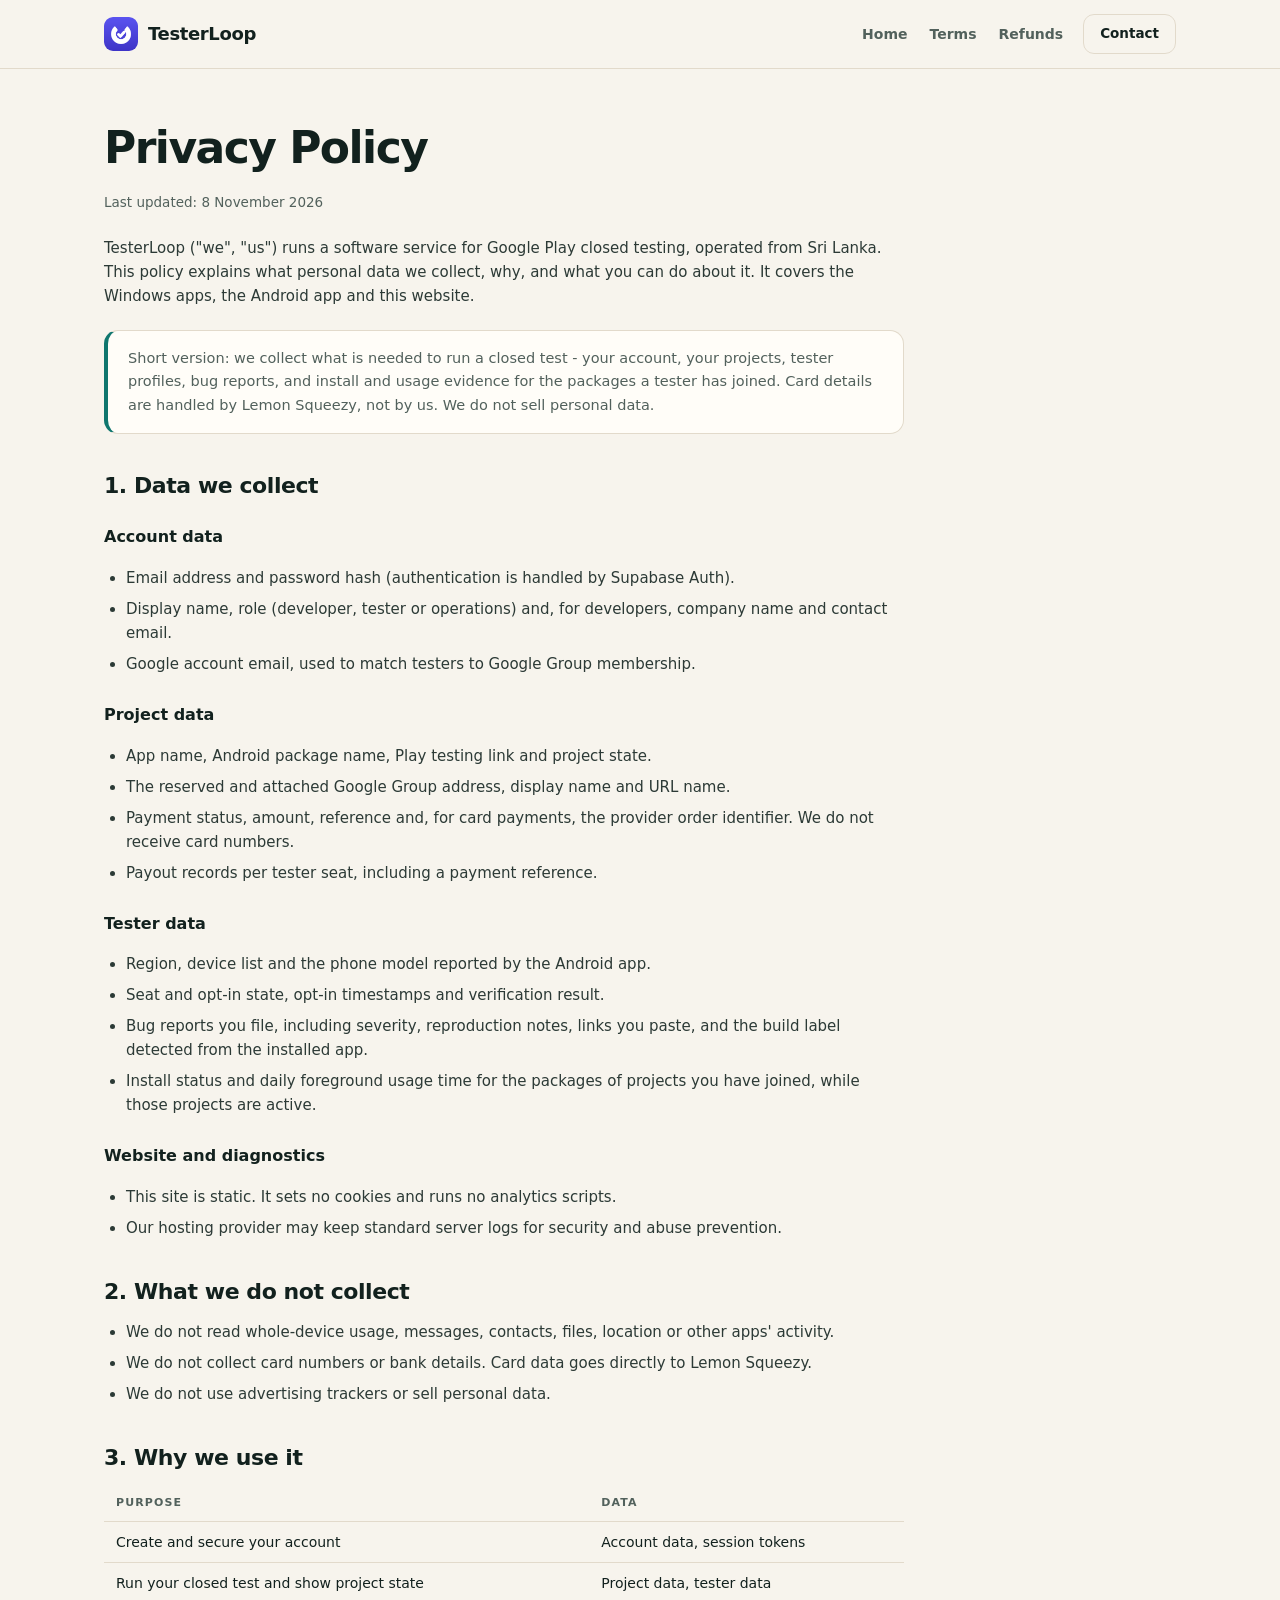
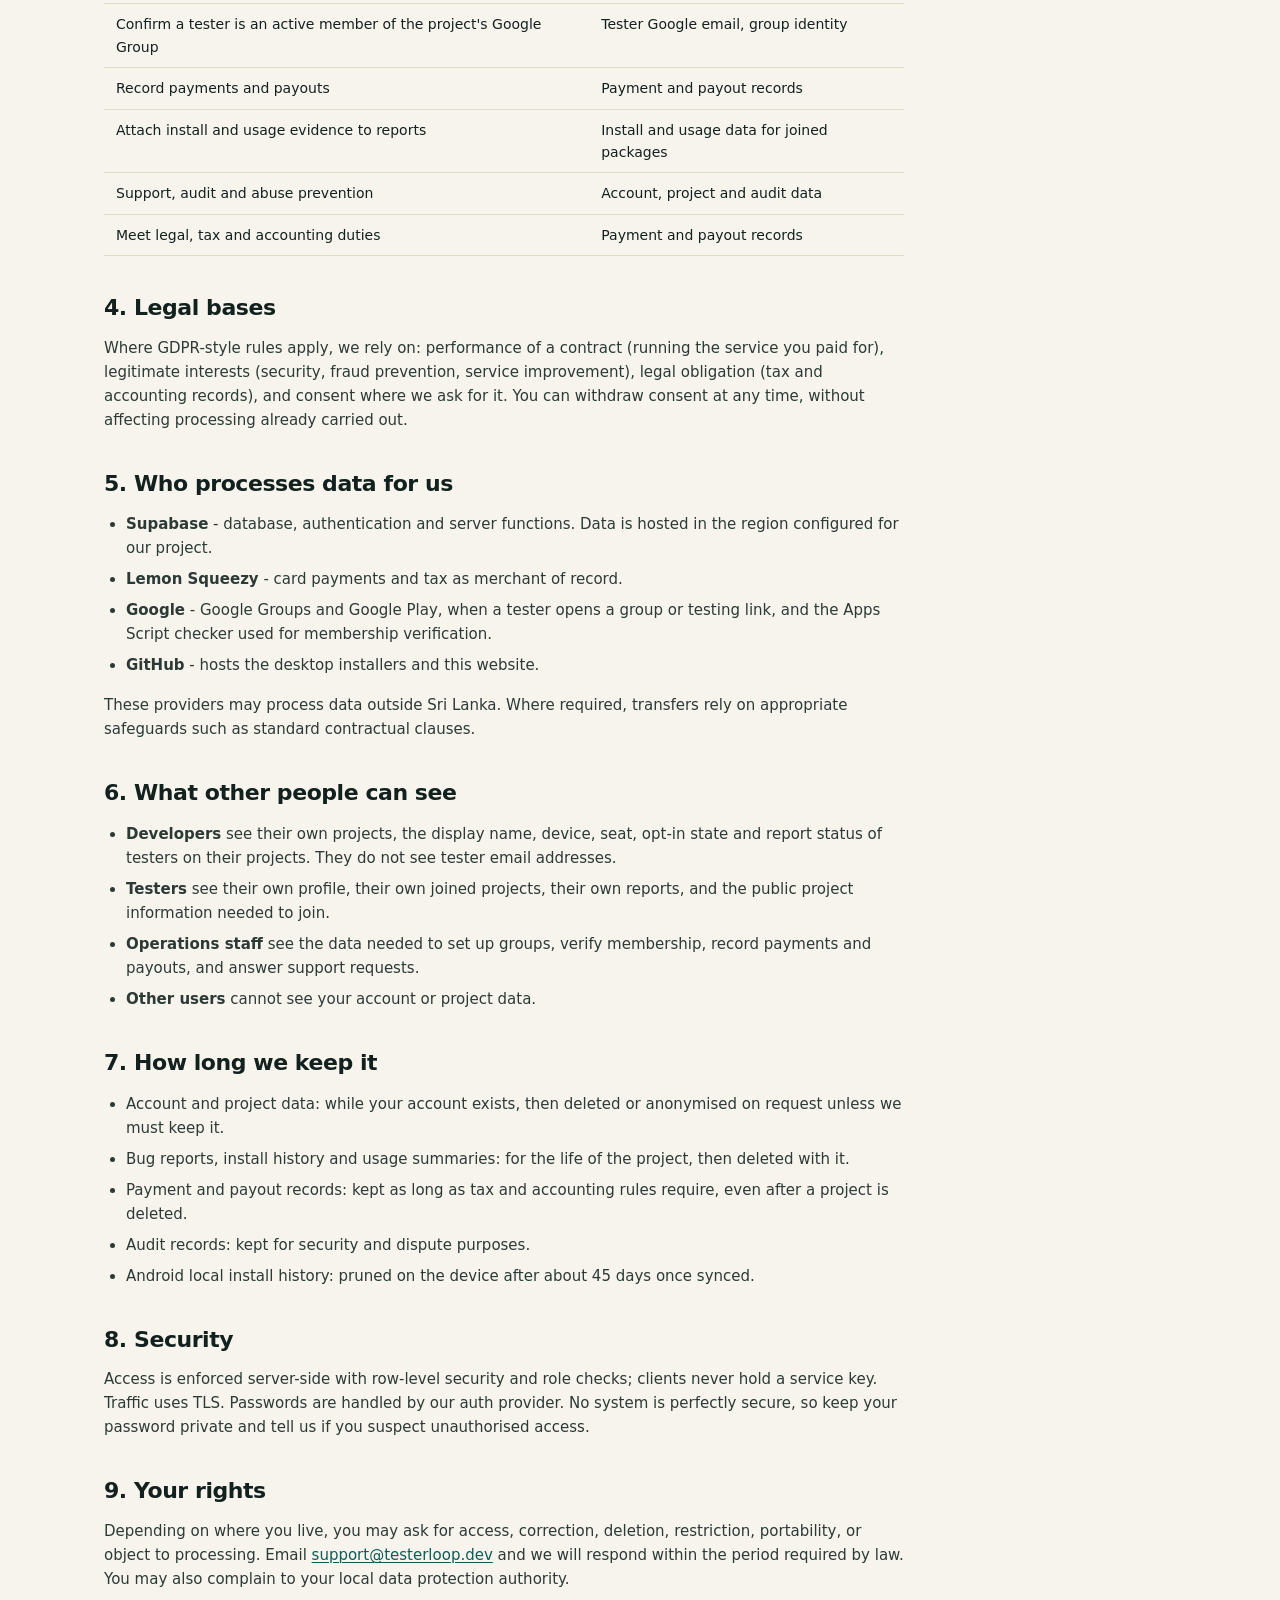
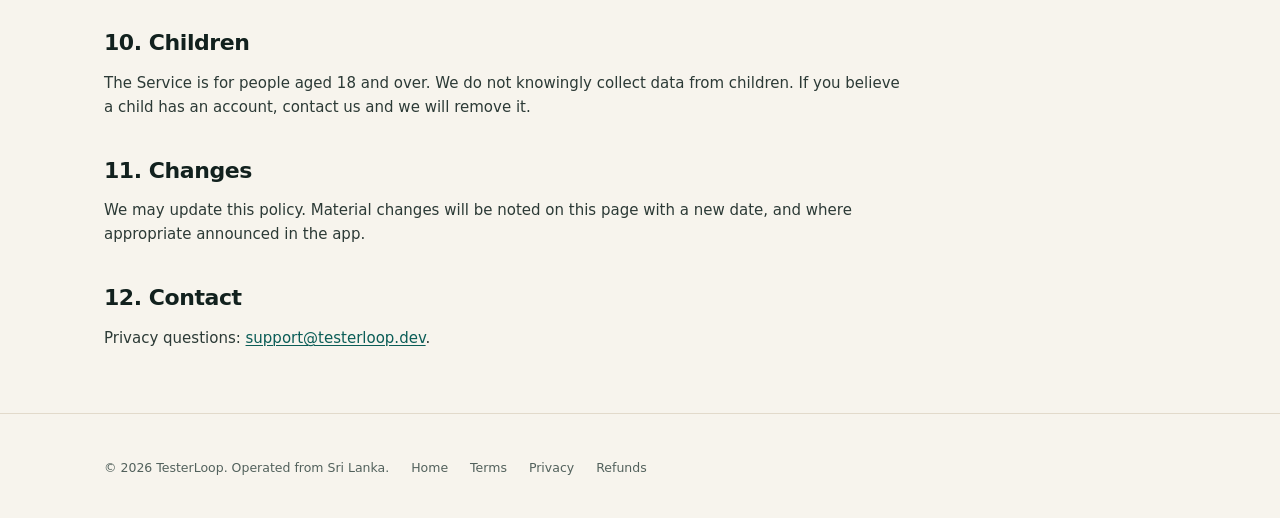
==== docs/privacy.html @ 7fbc7433 "Site: product website and Lemon Squeezy activation guide" ====
<!doctype html>
<html lang="en">
<head>
<meta charset="utf-8">
<meta name="viewport" content="width=device-width, initial-scale=1">
<title>Privacy Policy - TesterLoop</title>
<meta name="description" content="What data TesterLoop collects, why, who processes it, how long it is kept, and how to exercise your rights.">
<meta name="theme-color" content="#0f766e">
<link rel="icon" href="assets/testerloop-icon-512.png" type="image/png">
<link rel="stylesheet" href="site.css">
</head>
<body>
<a class="skip" href="#main">Skip to content</a>

<header class="site-header">
  <div class="wrap">
    <a class="brand" href="index.html">
      <img src="assets/testerloop-icon-512.png" alt="" width="34" height="34">
      TesterLoop
    </a>
    <nav class="nav" aria-label="Main">
      <a href="index.html">Home</a>
      <a href="terms.html">Terms</a>
      <a href="refunds.html">Refunds</a>
    </nav>
    <a class="btn btn-ghost btn-sm" href="mailto:support@testerloop.dev">Contact</a>
  </div>
</header>

<main id="main">
  <div class="wrap">
    <div class="page-head">
      <h1>Privacy Policy</h1>
      <p class="updated">Last updated: 8 November 2026</p>
    </div>

    <div class="prose">
      <p>
        TesterLoop ("we", "us") runs a software service for Google Play closed testing,
        operated from Sri Lanka. This policy explains what personal data we collect,
        why, and what you can do about it. It covers the Windows apps, the Android app
        and this website.
      </p>

      <div class="note">
        Short version: we collect what is needed to run a closed test - your account,
        your projects, tester profiles, bug reports, and install and usage evidence for
        the packages a tester has joined. Card details are handled by Lemon Squeezy,
        not by us. We do not sell personal data.
      </div>

      <h2>1. Data we collect</h2>

      <h3>Account data</h3>
      <ul>
        <li>Email address and password hash (authentication is handled by Supabase Auth).</li>
        <li>Display name, role (developer, tester or operations) and, for developers, company name and contact email.</li>
        <li>Google account email, used to match testers to Google Group membership.</li>
      </ul>

      <h3>Project data</h3>
      <ul>
        <li>App name, Android package name, Play testing link and project state.</li>
        <li>The reserved and attached Google Group address, display name and URL name.</li>
        <li>Payment status, amount, reference and, for card payments, the provider order identifier. We do not receive card numbers.</li>
        <li>Payout records per tester seat, including a payment reference.</li>
      </ul>

      <h3>Tester data</h3>
      <ul>
        <li>Region, device list and the phone model reported by the Android app.</li>
        <li>Seat and opt-in state, opt-in timestamps and verification result.</li>
        <li>Bug reports you file, including severity, reproduction notes, links you paste, and the build label detected from the installed app.</li>
        <li>Install status and daily foreground usage time for the packages of projects you have joined, while those projects are active.</li>
      </ul>

      <h3>Website and diagnostics</h3>
      <ul>
        <li>This site is static. It sets no cookies and runs no analytics scripts.</li>
        <li>Our hosting provider may keep standard server logs for security and abuse prevention.</li>
      </ul>

      <h2>2. What we do not collect</h2>
      <ul>
        <li>We do not read whole-device usage, messages, contacts, files, location or other apps' activity.</li>
        <li>We do not collect card numbers or bank details. Card data goes directly to Lemon Squeezy.</li>
        <li>We do not use advertising trackers or sell personal data.</li>
      </ul>

      <h2>3. Why we use it</h2>
      <table>
        <tr><th>Purpose</th><th>Data</th></tr>
        <tr><td>Create and secure your account</td><td>Account data, session tokens</td></tr>
        <tr><td>Run your closed test and show project state</td><td>Project data, tester data</td></tr>
        <tr><td>Confirm a tester is an active member of the project's Google Group</td><td>Tester Google email, group identity</td></tr>
        <tr><td>Record payments and payouts</td><td>Payment and payout records</td></tr>
        <tr><td>Attach install and usage evidence to reports</td><td>Install and usage data for joined packages</td></tr>
        <tr><td>Support, audit and abuse prevention</td><td>Account, project and audit data</td></tr>
        <tr><td>Meet legal, tax and accounting duties</td><td>Payment and payout records</td></tr>
      </table>

      <h2>4. Legal bases</h2>
      <p>
        Where GDPR-style rules apply, we rely on: performance of a contract (running
        the service you paid for), legitimate interests (security, fraud prevention,
        service improvement), legal obligation (tax and accounting records), and
        consent where we ask for it. You can withdraw consent at any time, without
        affecting processing already carried out.
      </p>

      <h2>5. Who processes data for us</h2>
      <ul>
        <li><strong>Supabase</strong> - database, authentication and server functions. Data is hosted in the region configured for our project.</li>
        <li><strong>Lemon Squeezy</strong> - card payments and tax as merchant of record.</li>
        <li><strong>Google</strong> - Google Groups and Google Play, when a tester opens a group or testing link, and the Apps Script checker used for membership verification.</li>
        <li><strong>GitHub</strong> - hosts the desktop installers and this website.</li>
      </ul>
      <p>
        These providers may process data outside Sri Lanka. Where required, transfers
        rely on appropriate safeguards such as standard contractual clauses.
      </p>

      <h2>6. What other people can see</h2>
      <ul>
        <li><strong>Developers</strong> see their own projects, the display name, device, seat, opt-in state and report status of testers on their projects. They do not see tester email addresses.</li>
        <li><strong>Testers</strong> see their own profile, their own joined projects, their own reports, and the public project information needed to join.</li>
        <li><strong>Operations staff</strong> see the data needed to set up groups, verify membership, record payments and payouts, and answer support requests.</li>
        <li><strong>Other users</strong> cannot see your account or project data.</li>
      </ul>

      <h2>7. How long we keep it</h2>
      <ul>
        <li>Account and project data: while your account exists, then deleted or anonymised on request unless we must keep it.</li>
        <li>Bug reports, install history and usage summaries: for the life of the project, then deleted with it.</li>
        <li>Payment and payout records: kept as long as tax and accounting rules require, even after a project is deleted.</li>
        <li>Audit records: kept for security and dispute purposes.</li>
        <li>Android local install history: pruned on the device after about 45 days once synced.</li>
      </ul>

      <h2>8. Security</h2>
      <p>
        Access is enforced server-side with row-level security and role checks; clients
        never hold a service key. Traffic uses TLS. Passwords are handled by our auth
        provider. No system is perfectly secure, so keep your password private and tell
        us if you suspect unauthorised access.
      </p>

      <h2>9. Your rights</h2>
      <p>
        Depending on where you live, you may ask for access, correction, deletion,
        restriction, portability, or object to processing. Email
        <a href="mailto:support@testerloop.dev">support@testerloop.dev</a> and we will
        respond within the period required by law. You may also complain to your local
        data protection authority.
      </p>

      <h2>10. Children</h2>
      <p>
        The Service is for people aged 18 and over. We do not knowingly collect data
        from children. If you believe a child has an account, contact us and we will
        remove it.
      </p>

      <h2>11. Changes</h2>
      <p>
        We may update this policy. Material changes will be noted on this page with a
        new date, and where appropriate announced in the app.
      </p>

      <h2>12. Contact</h2>
      <p>
        Privacy questions: <a href="mailto:support@testerloop.dev">support@testerloop.dev</a>.
      </p>
    </div>
  </div>
</main>

<footer class="site-footer">
  <div class="wrap">
    <div class="legal-line" style="margin-top:0;border-top:0;padding-top:0">
      <span>&copy; 2026 TesterLoop. Operated from Sri Lanka.</span>
      <span><a href="index.html">Home</a></span>
      <span><a href="terms.html">Terms</a></span>
      <span><a href="privacy.html">Privacy</a></span>
      <span><a href="refunds.html">Refunds</a></span>
    </div>
  </div>
</footer>

</body>
</html>
---- docs/site.css ----
:root {
  --bg: #f7f4ed;
  --surface: #fffdf8;
  --warm: #f1ece1;
  --ink: #12211e;
  --muted: #52615c;
  --teal: #0f766e;
  --teal-dark: #0b5d57;
  --coral: #ea580c;
  --border: #e2dacb;
  --good: #15803d;
  --radius: 22px;
}

* {
  box-sizing: border-box;
}

html {
  scroll-behavior: smooth;
}

body {
  margin: 0;
  background: var(--bg);
  color: var(--ink);
  font-family: "Segoe UI", system-ui, -apple-system, "Helvetica Neue", Arial, sans-serif;
  font-size: 16px;
  line-height: 1.6;
  -webkit-font-smoothing: antialiased;
}

a {
  color: var(--teal-dark);
  text-decoration-thickness: 1px;
  text-underline-offset: 2px;
}

a:hover {
  color: var(--teal);
}

:focus-visible {
  outline: 3px solid var(--coral);
  outline-offset: 2px;
  border-radius: 4px;
}

img {
  max-width: 100%;
  display: block;
}

.wrap {
  width: 100%;
  max-width: 1120px;
  margin: 0 auto;
  padding: 0 24px;
}

.skip {
  position: absolute;
  left: -9999px;
  top: 0;
  background: var(--ink);
  color: #fff;
  padding: 10px 16px;
  border-radius: 0 0 10px 0;
  z-index: 20;
}

.skip:focus {
  left: 0;
}

/* Header */

.site-header {
  position: sticky;
  top: 0;
  z-index: 10;
  background: rgba(247, 244, 237, 0.94);
  backdrop-filter: blur(8px);
  border-bottom: 1px solid var(--border);
}

.site-header .wrap {
  display: flex;
  align-items: center;
  gap: 20px;
  min-height: 68px;
}

.brand {
  display: flex;
  align-items: center;
  gap: 10px;
  color: var(--ink);
  text-decoration: none;
  font-weight: 800;
  letter-spacing: -0.02em;
  font-size: 18px;
}

.brand img {
  width: 34px;
  height: 34px;
  border-radius: 9px;
}

.nav {
  display: flex;
  gap: 22px;
  margin-left: auto;
  font-size: 14px;
  font-weight: 600;
}

.nav a {
  color: var(--muted);
  text-decoration: none;
}

.nav a:hover {
  color: var(--ink);
}

/* Buttons */

.btn {
  display: inline-flex;
  align-items: center;
  justify-content: center;
  gap: 8px;
  min-height: 52px;
  padding: 0 24px;
  border-radius: 14px;
  border: 1px solid transparent;
  font: inherit;
  font-weight: 700;
  text-decoration: none;
  cursor: pointer;
  transition: background 0.15s ease, color 0.15s ease, border-color 0.15s ease;
}

.btn-primary {
  background: var(--teal);
  color: #fff;
}

.btn-primary:hover {
  background: var(--teal-dark);
  color: #fff;
}

.btn-ghost {
  background: transparent;
  color: var(--ink);
  border-color: var(--border);
}

.btn-ghost:hover {
  background: var(--warm);
  color: var(--ink);
}

.btn-sm {
  min-height: 40px;
  padding: 0 16px;
  border-radius: 11px;
  font-size: 13.5px;
}

/* Hero */

.hero {
  padding: 72px 0 56px;
}

.hero .wrap {
  display: grid;
  grid-template-columns: 1.05fr 0.95fr;
  gap: 56px;
  align-items: center;
}

.eyebrow {
  display: inline-flex;
  align-items: center;
  gap: 8px;
  font-size: 11px;
  font-weight: 800;
  letter-spacing: 0.14em;
  text-transform: uppercase;
  color: var(--teal-dark);
  background: var(--surface);
  border: 1px solid var(--border);
  border-radius: 999px;
  padding: 6px 14px;
  margin-bottom: 22px;
}

.eyebrow::before {
  content: "";
  width: 7px;
  height: 7px;
  border-radius: 50%;
  background: var(--good);
}

h1 {
  font-size: clamp(34px, 5vw, 54px);
  line-height: 1.06;
  letter-spacing: -0.035em;
  margin: 0 0 20px;
  font-weight: 800;
}

.lede {
  font-size: 18px;
  color: var(--muted);
  max-width: 34em;
  margin: 0 0 28px;
}

.hero-actions {
  display: flex;
  flex-wrap: wrap;
  gap: 12px;
  margin-bottom: 26px;
}

.chips {
  display: flex;
  flex-wrap: wrap;
  gap: 8px;
  padding: 0;
  margin: 0;
  list-style: none;
}

.chips li {
  font-size: 12.5px;
  font-weight: 600;
  color: var(--muted);
  background: var(--warm);
  border-radius: 999px;
  padding: 5px 12px;
}

/* App mock */

.mock {
  background: var(--surface);
  border: 1px solid var(--border);
  border-radius: 26px;
  padding: 18px;
}

.mock-bar {
  display: flex;
  align-items: center;
  gap: 6px;
  padding: 0 4px 14px;
}

.mock-bar i {
  width: 9px;
  height: 9px;
  border-radius: 50%;
  background: var(--border);
}

.mock-bar span {
  margin-left: auto;
  font-size: 10px;
  font-weight: 800;
  letter-spacing: 0.12em;
  color: var(--muted);
  text-transform: uppercase;
}

.mock-body {
  background: var(--bg);
  border: 1px solid var(--border);
  border-radius: 16px;
  padding: 16px;
}

.mock-label {
  font-size: 9.5px;
  font-weight: 800;
  letter-spacing: 0.14em;
  text-transform: uppercase;
  color: var(--muted);
  margin: 0 0 6px;
}

.mock-title {
  font-size: 16px;
  font-weight: 800;
  letter-spacing: -0.02em;
  margin: 0 0 14px;
}

.mock-metrics {
  display: grid;
  grid-template-columns: repeat(3, 1fr);
  gap: 10px;
  margin-bottom: 16px;
}

.mock-metrics div {
  background: var(--surface);
  border: 1px solid var(--border);
  border-radius: 12px;
  padding: 10px 12px;
}

.mock-metrics strong {
  display: block;
  font-size: 19px;
  letter-spacing: -0.03em;
  line-height: 1.2;
}

.mock-metrics small {
  font-size: 10px;
  color: var(--muted);
}

.seats {
  display: grid;
  grid-template-columns: repeat(5, 1fr);
  gap: 7px;
  margin-bottom: 16px;
}

.seats i {
  height: 22px;
  border-radius: 6px;
  background: var(--warm);
  border: 1px solid var(--border);
}

.seats i.on {
  background: var(--teal);
  border-color: var(--teal);
}

.seats i.new {
  background: #fff;
  border: 2px solid var(--coral);
}

.roster {
  display: grid;
  gap: 8px;
}

.roster div {
  display: flex;
  align-items: center;
  gap: 10px;
  background: var(--surface);
  border: 1px solid var(--border);
  border-radius: 11px;
  padding: 8px 11px;
  font-size: 11.5px;
  font-weight: 600;
}

.roster span.dot {
  width: 7px;
  height: 7px;
  border-radius: 50%;
  background: var(--good);
  flex: none;
}

.roster span.tag {
  margin-left: auto;
  font-size: 9.5px;
  font-weight: 800;
  letter-spacing: 0.08em;
  text-transform: uppercase;
  color: var(--teal-dark);
  background: #e7f2f0;
  border-radius: 999px;
  padding: 3px 8px;
}

/* Sections */

section {
  padding: 56px 0;
}

.section-head {
  max-width: 720px;
  margin-bottom: 34px;
}

h2 {
  font-size: clamp(26px, 3.4vw, 36px);
  line-height: 1.12;
  letter-spacing: -0.03em;
  margin: 0 0 12px;
  font-weight: 800;
}

.section-head p {
  margin: 0;
  color: var(--muted);
  font-size: 17px;
}

.grid-3 {
  display: grid;
  grid-template-columns: repeat(3, 1fr);
  gap: 18px;
}

.card {
  background: var(--surface);
  border: 1px solid var(--border);
  border-radius: var(--radius);
  padding: 26px;
}

.card h3 {
  margin: 0 0 8px;
  font-size: 17px;
  letter-spacing: -0.01em;
}

.card p {
  margin: 0;
  color: var(--muted);
  font-size: 14.5px;
}

.card .mark {
  display: inline-flex;
  align-items: center;
  justify-content: center;
  width: 38px;
  height: 38px;
  border-radius: 11px;
  background: var(--warm);
  color: var(--teal-dark);
  font-weight: 800;
  font-size: 14px;
  margin-bottom: 14px;
}

/* Steps */

.steps {
  display: grid;
  gap: 14px;
  counter-reset: step;
}

.step {
  display: grid;
  grid-template-columns: 44px 1fr;
  gap: 18px;
  background: var(--surface);
  border: 1px solid var(--border);
  border-radius: var(--radius);
  padding: 22px 26px;
}

.step::before {
  counter-increment: step;
  content: counter(step, decimal-leading-zero);
  display: flex;
  align-items: center;
  justify-content: center;
  width: 44px;
  height: 44px;
  border-radius: 12px;
  background: var(--teal);
  color: #fff;
  font-weight: 800;
  font-size: 14px;
  letter-spacing: 0.02em;
}

.step h3 {
  margin: 0 0 5px;
  font-size: 16.5px;
}

.step p {
  margin: 0;
  color: var(--muted);
  font-size: 14.5px;
}

/* Pricing */

.pricing {
  background: var(--surface);
  border: 1px solid var(--border);
  border-radius: 28px;
  padding: 40px;
  display: grid;
  grid-template-columns: 0.9fr 1.1fr;
  gap: 44px;
  align-items: start;
}

.price {
  font-size: 56px;
  font-weight: 800;
  letter-spacing: -0.04em;
  line-height: 1;
  margin: 0;
}

.price small {
  display: block;
  font-size: 14px;
  font-weight: 600;
  letter-spacing: 0;
  color: var(--muted);
  margin-top: 10px;
}

.price-note {
  color: var(--muted);
  font-size: 14px;
  margin: 18px 0 0;
}

.includes {
  margin: 0;
  padding: 0;
  list-style: none;
  display: grid;
  gap: 11px;
}

.includes li {
  position: relative;
  padding-left: 30px;
  font-size: 14.5px;
}

.includes li::before {
  content: "";
  position: absolute;
  left: 0;
  top: 7px;
  width: 17px;
  height: 10px;
  border-left: 2.5px solid var(--good);
  border-bottom: 2.5px solid var(--good);
  transform: rotate(-45deg);
  border-radius: 1px;
}

/* Honesty */

.honest {
  display: grid;
  grid-template-columns: repeat(3, 1fr);
  gap: 18px;
}

.honest .card {
  border-left: 4px solid var(--coral);
}

.honest h3 {
  font-size: 15px;
}

/* FAQ */

.faq {
  display: grid;
  gap: 10px;
}

details {
  background: var(--surface);
  border: 1px solid var(--border);
  border-radius: 16px;
  padding: 18px 22px;
}

details[open] {
  border-color: #cfc5b2;
}

summary {
  cursor: pointer;
  font-weight: 700;
  font-size: 15.5px;
  list-style: none;
  display: flex;
  gap: 14px;
  align-items: center;
}

summary::-webkit-details-marker {
  display: none;
}

summary::after {
  content: "+";
  margin-left: auto;
  font-size: 20px;
  font-weight: 700;
  color: var(--teal-dark);
  line-height: 1;
}

details[open] summary::after {
  content: "-";
}

details p {
  margin: 12px 0 0;
  color: var(--muted);
  font-size: 14.5px;
  max-width: 62em;
}

/* Footer */

.site-footer {
  border-top: 1px solid var(--border);
  padding: 44px 0 40px;
  margin-top: 24px;
}

.footer-grid {
  display: grid;
  grid-template-columns: 1.4fr 1fr 1fr;
  gap: 32px;
}

.site-footer h4 {
  font-size: 10.5px;
  font-weight: 800;
  letter-spacing: 0.14em;
  text-transform: uppercase;
  color: var(--muted);
  margin: 0 0 12px;
}

.site-footer ul {
  list-style: none;
  margin: 0;
  padding: 0;
  display: grid;
  gap: 8px;
  font-size: 14px;
}

.site-footer a {
  text-decoration: none;
  color: var(--muted);
}

.site-footer a:hover {
  color: var(--ink);
}

.footer-about p {
  color: var(--muted);
  font-size: 14px;
  margin: 12px 0 0;
  max-width: 32em;
}

.legal-line {
  margin-top: 34px;
  padding-top: 20px;
  border-top: 1px solid var(--border);
  display: flex;
  flex-wrap: wrap;
  gap: 8px 22px;
  color: var(--muted);
  font-size: 12.5px;
}

/* Policy pages */

.page-head {
  padding: 56px 0 8px;
}

.page-head h1 {
  font-size: clamp(30px, 4vw, 44px);
}

.updated {
  color: var(--muted);
  font-size: 13.5px;
  margin: 0;
}

.prose {
  max-width: 800px;
  padding-bottom: 24px;
}

.prose h2 {
  font-size: 22px;
  margin: 40px 0 12px;
  letter-spacing: -0.02em;
}

.prose h3 {
  font-size: 16px;
  margin: 26px 0 8px;
}

.prose p,
.prose li {
  color: #2c3a36;
  font-size: 15px;
}

.prose ul,
.prose ol {
  padding-left: 22px;
}

.prose li {
  margin-bottom: 7px;
}

.prose .note {
  background: var(--surface);
  border: 1px solid var(--border);
  border-left: 4px solid var(--teal);
  border-radius: 14px;
  padding: 16px 20px;
  margin: 22px 0;
  color: var(--muted);
  font-size: 14.5px;
}

.prose table {
  width: 100%;
  border-collapse: collapse;
  font-size: 14px;
  margin: 14px 0;
}

.prose th,
.prose td {
  text-align: left;
  padding: 9px 12px;
  border-bottom: 1px solid var(--border);
  vertical-align: top;
}

.prose th {
  font-size: 11px;
  letter-spacing: 0.1em;
  text-transform: uppercase;
  color: var(--muted);
}

/* Responsive */

@media (max-width: 900px) {
  .hero .wrap,
  .pricing {
    grid-template-columns: 1fr;
    gap: 34px;
  }

  .hero {
    padding-top: 48px;
  }

  .grid-3,
  .honest {
    grid-template-columns: 1fr;
  }

  .footer-grid {
    grid-template-columns: 1fr 1fr;
  }
}

@media (max-width: 640px) {
  .nav {
    display: none;
  }

  .site-header .wrap {
    min-height: 60px;
  }

  .pricing {
    padding: 26px;
  }

  .step {
    grid-template-columns: 1fr;
    gap: 12px;
    padding: 20px;
  }

  .footer-grid {
    grid-template-columns: 1fr;
    gap: 26px;
  }
}

@media (prefers-reduced-motion: reduce) {
  html {
    scroll-behavior: auto;
  }

  * {
    transition: none !important;
  }
}
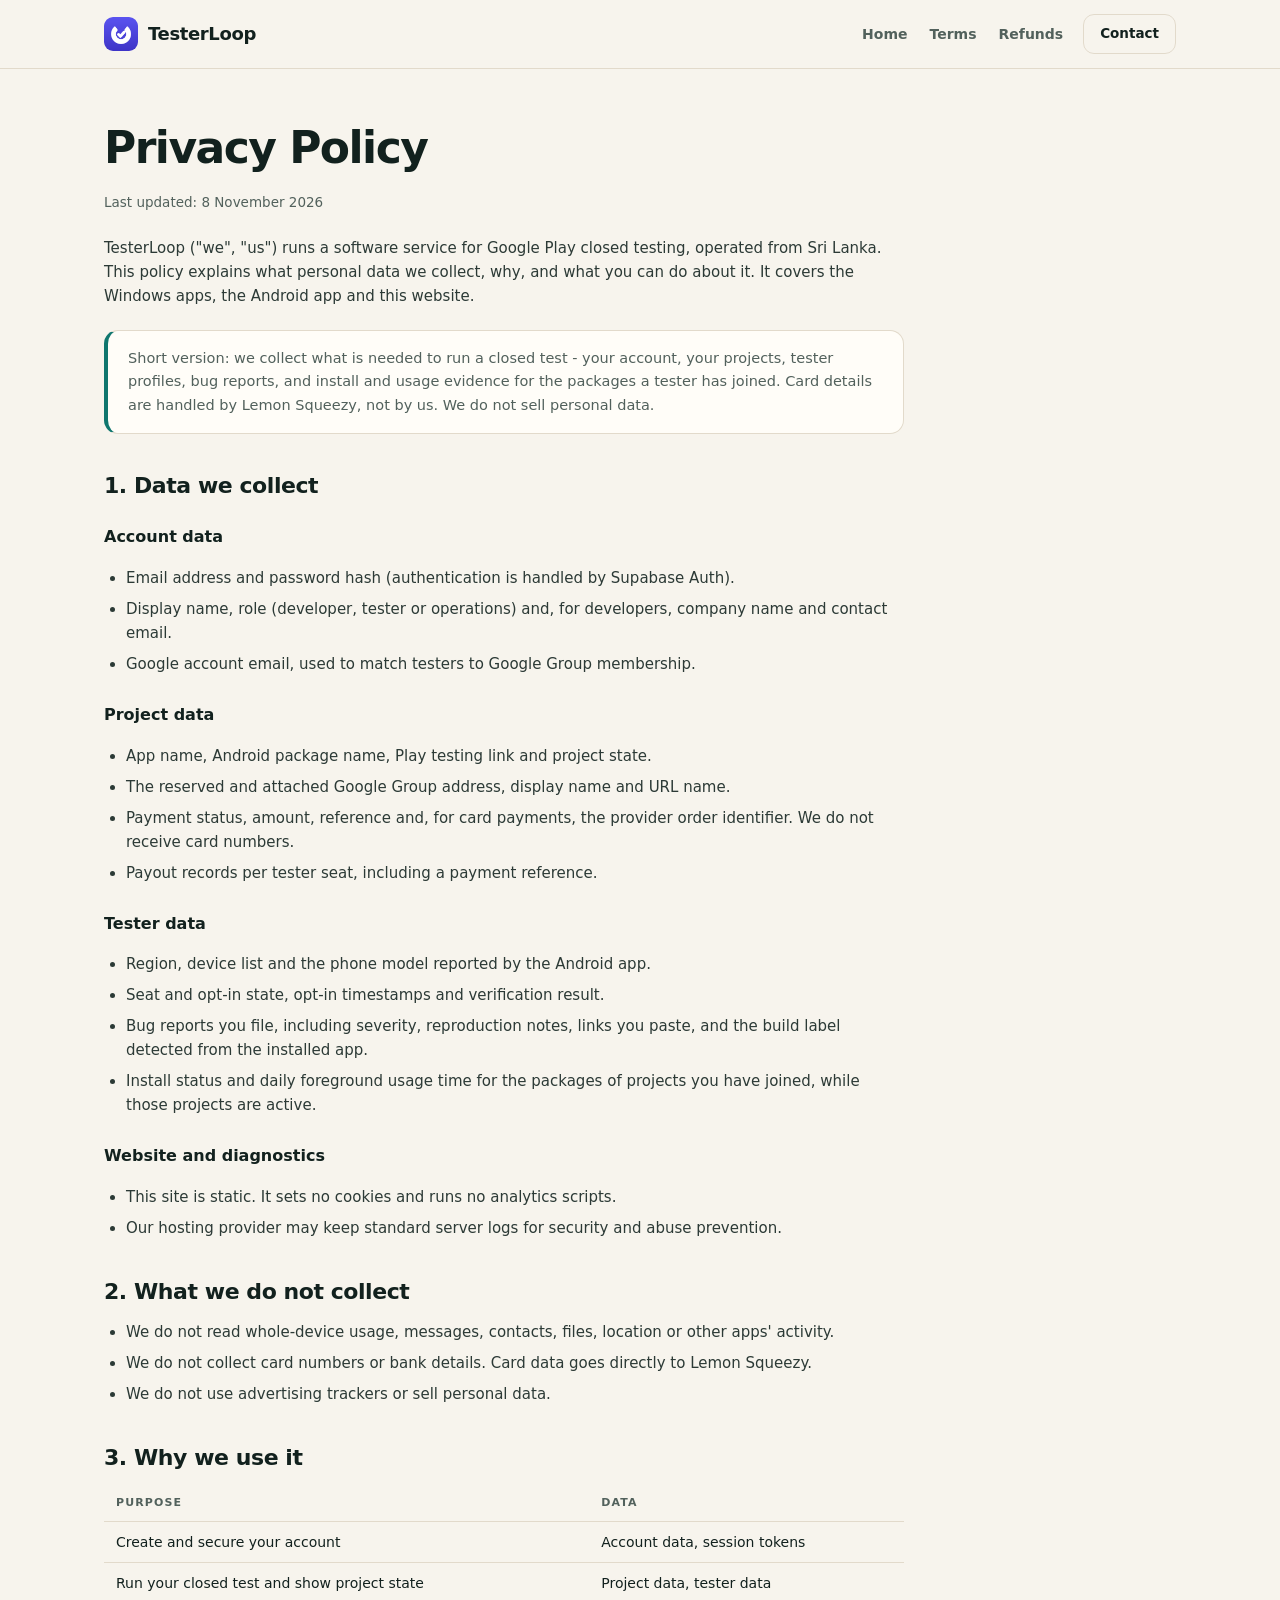
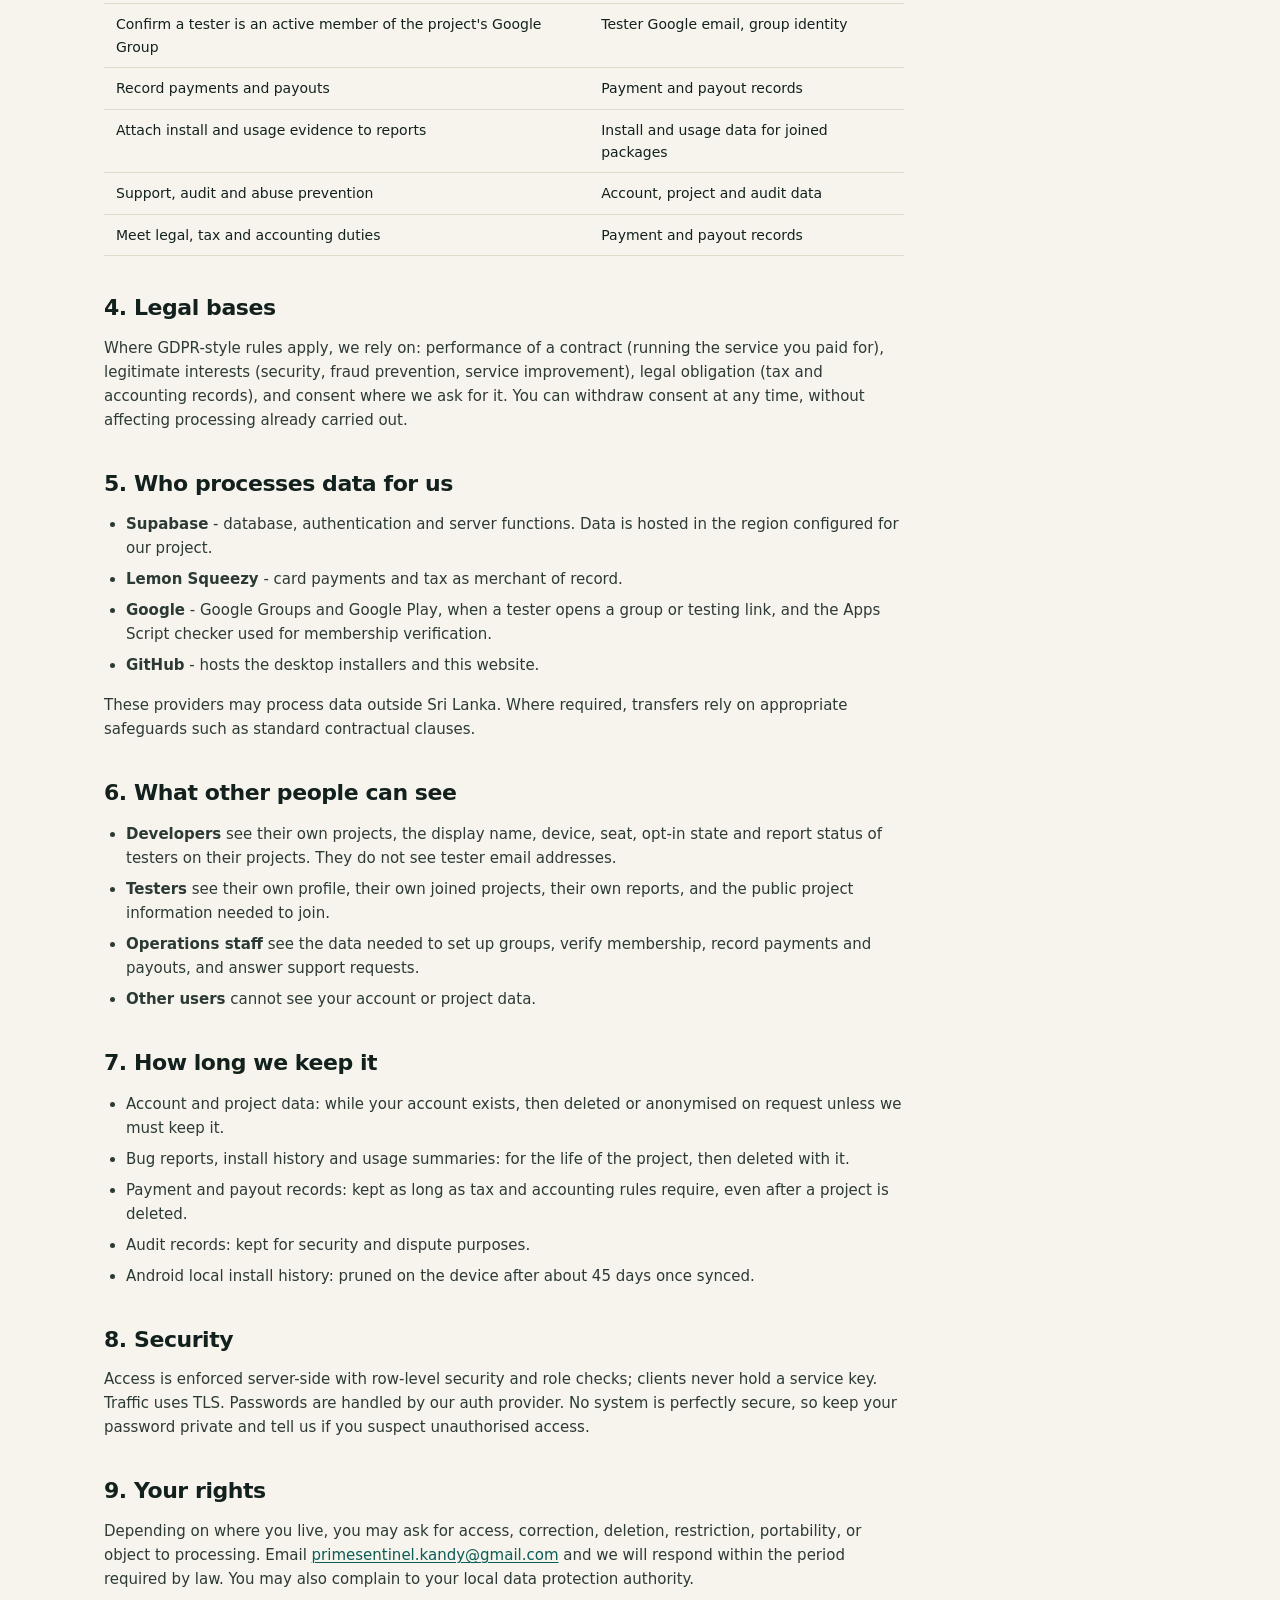
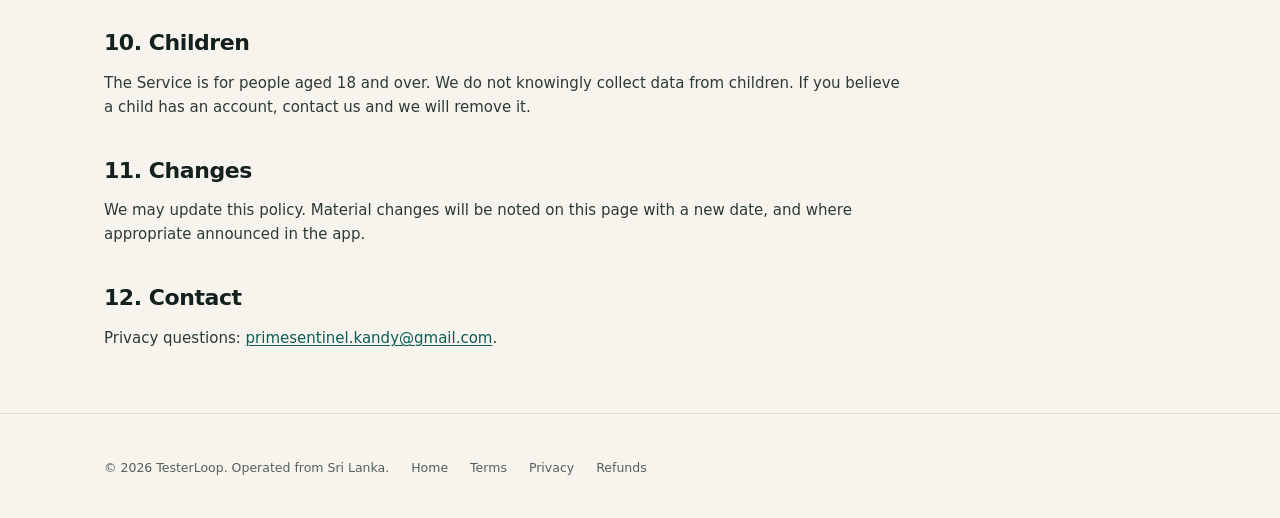
==== commit 0765b5fe: "Docs: payment setup checklist and real support email" ====
--- a/docs/privacy.html
+++ b/docs/privacy.html
@@ -23,7 +23,7 @@
       <a href="terms.html">Terms</a>
       <a href="refunds.html">Refunds</a>
     </nav>
-    <a class="btn btn-ghost btn-sm" href="mailto:support@testerloop.dev">Contact</a>
+    <a class="btn btn-ghost btn-sm" href="mailto:primesentinel.kandy@gmail.com">Contact</a>
   </div>
 </header>
 
@@ -149,7 +149,7 @@
       <p>
         Depending on where you live, you may ask for access, correction, deletion,
         restriction, portability, or object to processing. Email
-        <a href="mailto:support@testerloop.dev">support@testerloop.dev</a> and we will
+        <a href="mailto:primesentinel.kandy@gmail.com">primesentinel.kandy@gmail.com</a> and we will
         respond within the period required by law. You may also complain to your local
         data protection authority.
       </p>
@@ -169,7 +169,7 @@
 
       <h2>12. Contact</h2>
       <p>
-        Privacy questions: <a href="mailto:support@testerloop.dev">support@testerloop.dev</a>.
+        Privacy questions: <a href="mailto:primesentinel.kandy@gmail.com">primesentinel.kandy@gmail.com</a>.
       </p>
     </div>
   </div>
